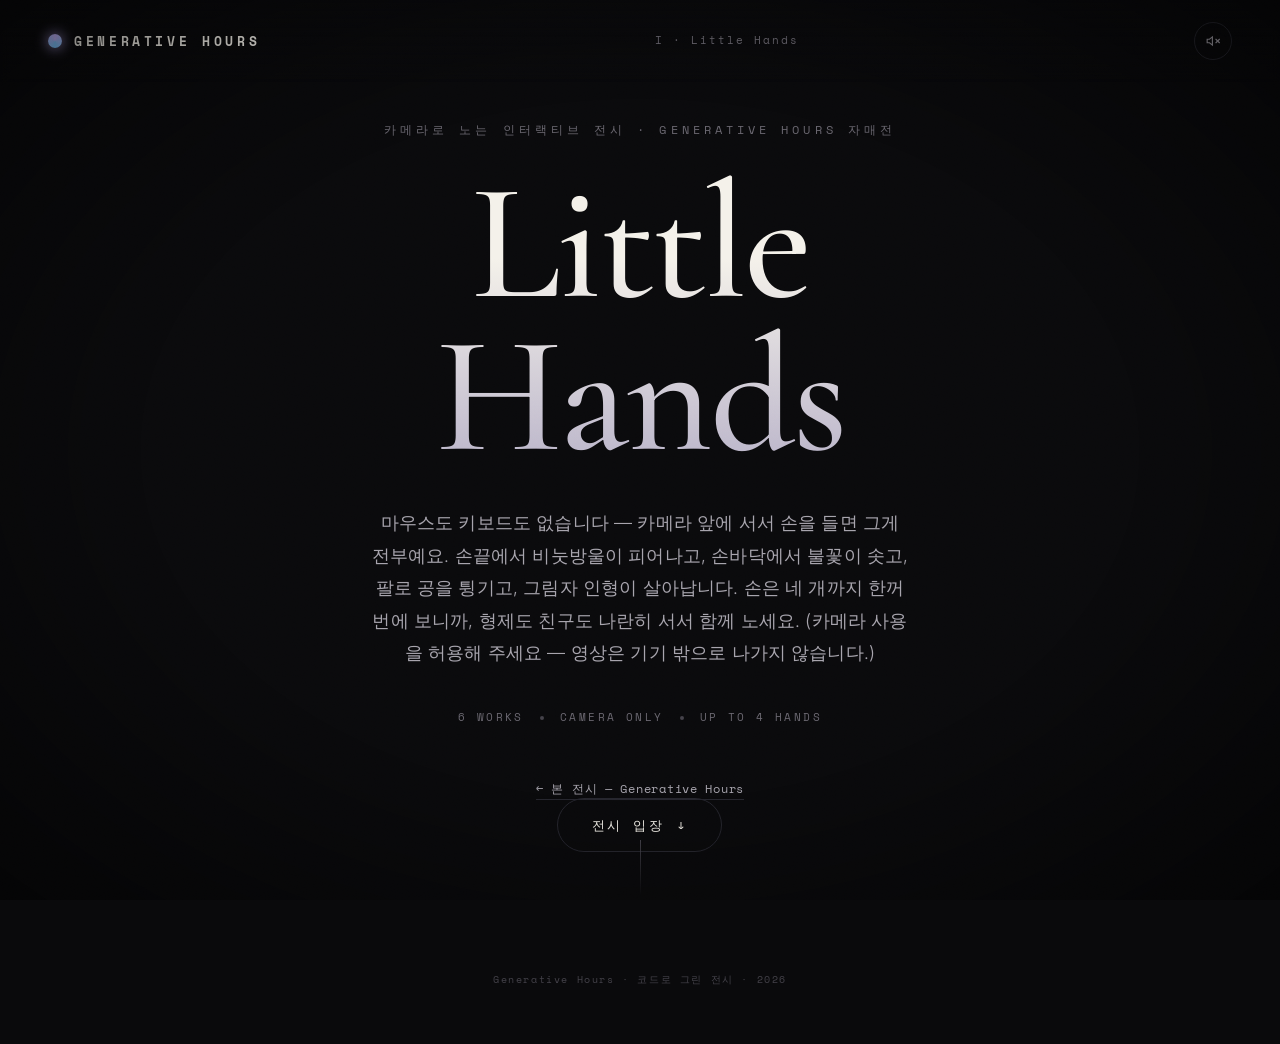
==== kids.html @ 6df8526f "Third exhibition 'Little Hands' (kids, camera-only): 6 works incl. 4-hand bubbles w/ fist gesture, p" ====
<!DOCTYPE html>
<html lang="ko" data-catalog="./data-kids.js">
<head>
  <meta charset="UTF-8" />
  <meta name="viewport" content="width=device-width, initial-scale=1.0, viewport-fit=cover" />
  <meta name="description" content="Little Hands — 카메라 앞에서 손과 몸으로 노는 아이들의 인터랙티브 전시." />
  <title>Little Hands · 아이들의 카메라 놀이터</title>
  <link rel="preconnect" href="https://fonts.googleapis.com" />
  <link rel="preconnect" href="https://fonts.gstatic.com" crossorigin />
  <link href="https://fonts.googleapis.com/css2?family=Cormorant+Garamond:ital,wght@0,400;0,500;0,600;1,400&family=Inter:wght@300;400;500;600&family=Space+Mono:wght@400;700&display=swap" rel="stylesheet" />
  <link rel="stylesheet" href="./css/style.css" />
  <!-- three.js (XI관 — 시간을 세는 법). 빌드 없는 사이트라 bare specifier를
       해결할 import map이 필요. addon들이 `from 'three'`를 쓰므로 필수.
       카메라관의 MediaPipe와 같은 zero-build CDN-ESM 경로. -->
  <script type="importmap">
  {
    "imports": {
      "three": "https://cdn.jsdelivr.net/npm/three@0.161.0/build/three.module.js",
      "three/addons/": "https://cdn.jsdelivr.net/npm/three@0.161.0/examples/jsm/"
    }
  }
  </script>
</head>
<body data-view="atrium">
  <!-- ===== Grain / vignette overlay (whole-page atmosphere) ================= -->
  <div class="grain" aria-hidden="true"></div>
  <div class="vignette" aria-hidden="true"></div>

  <!-- ===== Top bar ========================================================= -->
  <header class="topbar">
    <button class="brand" data-action="home" aria-label="아트리움으로">
      <span class="brand__mark" aria-hidden="true"></span>
      <span class="brand__text">GENERATIVE&nbsp;HOURS</span>
    </button>
    <nav class="topnav" aria-label="전시관">
      <!-- wing links injected by JS -->
    </nav>
    <button class="sound-toggle" data-action="sound" aria-pressed="false" aria-label="사운드 토글">
      <span class="sound-toggle__icon" aria-hidden="true"></span>
    </button>
  </header>

  <!-- ===== ATRIUM (landing) ================================================ -->
  <main class="atrium" id="atrium">
    <section class="hero">
      <p class="hero__eyebrow">카메라로 노는 인터랙티브 전시 · GENERATIVE HOURS 자매전</p>
      <h1 class="hero__title">Little<br />Hands</h1>
      <p class="hero__lead">
        마우스도 키보드도 없습니다 — 카메라 앞에 서서 손을 들면 그게 전부예요.
        손끝에서 비눗방울이 피어나고, 손바닥에서 불꽃이 솟고, 팔로 공을 튕기고,
        그림자 인형이 살아납니다. 손은 네 개까지 한꺼번에 보니까, 형제도 친구도
        나란히 서서 함께 노세요. (카메라 사용을 허용해 주세요 — 영상은 기기 밖으로
        나가지 않습니다.)
      </p>
      <div class="hero__meta">
        <span>6 WORKS</span><i></i><span>CAMERA ONLY</span><i></i><span>UP TO 4 HANDS</span>
      </div>
      <p class="hero__sister"><a href="index.html">← 본 전시 — Generative Hours</a></p>
      <button class="hero__enter" data-action="enter">전시 입장 <span aria-hidden="true">↓</span></button>
    </section>
    <div class="hero__scrollhint" aria-hidden="true"></div>
  </main>

  <!-- ===== GALLERY (work grid) ============================================= -->
  <section class="gallery" id="gallery" aria-label="작품 목록">
    <!-- wings + work cards injected by JS -->
  </section>

  <!-- ===== EXHIBIT ROOM (single work, fullscreen) ========================= -->
  <section class="room" id="room" aria-hidden="true" aria-label="전시실">
    <canvas class="room__canvas" id="stage"></canvas>

    <!-- loading shimmer -->
    <div class="room__loader" id="loader" aria-hidden="true"><span></span><span></span><span></span></div>

    <!-- placard / wall text -->
    <aside class="placard" id="placard">
      <button class="placard__collapse" data-action="placard-toggle" aria-label="작품 설명 접기 / 펴기">
        <span aria-hidden="true"></span>
      </button>
      <div class="placard__scroll">
      <p class="placard__no"></p>
      <h2 class="placard__title"></h2>
      <p class="placard__ko"></p>
      <p class="placard__medium"></p>
      <div class="placard__rule"></div>
      <p class="placard__note"></p>

      <button class="placard__more" data-action="details-toggle" aria-expanded="false" aria-controls="details">
        <span class="placard__more-label">기술 노트 자세히 보기</span>
        <span class="placard__more-icon" aria-hidden="true"></span>
      </button>
      <div class="details" id="details" hidden>
        <div class="details__block">
          <p class="details__label">기법 · TECHNIQUE</p>
          <p class="details__text" data-detail="tech"></p>
        </div>
        <div class="details__block">
          <p class="details__label">개념 · CONCEPT</p>
          <p class="details__text" data-detail="idea"></p>
        </div>
        <div class="details__block">
          <p class="details__label">체험 · TRY THIS</p>
          <p class="details__text" data-detail="play"></p>
        </div>
      </div>

      <div class="placard__controls" id="controls"><!-- per-piece controls --></div>
      </div>
    </aside>

    <!-- bottom action bar -->
    <div class="actionbar">
      <button class="actionbar__btn" data-action="prev" aria-label="이전 작품">‹</button>
      <div class="actionbar__center">
        <p class="actionbar__hint" id="hint"></p>
      </div>
      <button class="actionbar__btn" data-action="next" aria-label="다음 작품">›</button>
    </div>

    <button class="room__exit" data-action="exit" aria-label="전시실 나가기 (Esc)">✕ 나가기</button>
  </section>

  <!-- ===== Footer credit ================================================== -->
  <footer class="credit" id="credit">
    <p>Generative Hours · 코드로 그린 전시 · <span id="year"></span></p>
  </footer>

  <script type="module" src="./js/main.js"></script>
</body>
</html>
---- css/style.css ----
/* ============================================================================
   Generative Hours — Exhibition shell
   Aesthetic: dark contemporary museum. Deep wall, serif display titles,
   restrained sans UI, neon accents per wing, generous negative space.
   ========================================================================== */

:root {
  /* surfaces */
  --wall:        #0a0a0c;   /* exhibition wall */
  --wall-2:      #111114;   /* raised panels */
  --wall-3:      #17171c;   /* cards */
  --line:        #26262e;   /* hairlines */
  --line-soft:   #1c1c22;

  /* ink */
  --ink:         #f4f1ea;   /* warm white, like gallery label paper */
  --ink-dim:     #a7a4ad;
  --ink-faint:   #6a6770;
  --ink-ghost:   #44424a;

  /* accent (overridden per wing) */
  --accent:      #c8b6ff;
  --accent-2:    #7cc6ff;

  --serif: "Cormorant Garamond", Georgia, serif;
  --sans:  "Inter", system-ui, -apple-system, sans-serif;
  --mono:  "Space Mono", ui-monospace, monospace;

  --maxw: 1240px;
  --ease: cubic-bezier(0.22, 1, 0.36, 1);
  --ease-soft: cubic-bezier(0.4, 0, 0.2, 1);
}

* { box-sizing: border-box; margin: 0; padding: 0; }

html { scroll-behavior: smooth; -webkit-text-size-adjust: 100%; }

body {
  font-family: var(--sans);
  background: var(--wall);
  color: var(--ink);
  min-height: 100vh;
  overflow-x: hidden;
  line-height: 1.6;
  font-weight: 300;
  letter-spacing: 0.01em;
  -webkit-font-smoothing: antialiased;
  text-rendering: optimizeLegibility;
}

::selection { background: var(--accent); color: #0a0a0c; }

button { font-family: inherit; color: inherit; cursor: pointer; background: none; border: none; }

/* ---- Atmosphere overlays --------------------------------------------------*/
.grain {
  position: fixed; inset: 0; z-index: 9000; pointer-events: none;
  opacity: 0.04; mix-blend-mode: overlay;
  background-image: url("data:image/svg+xml,%3Csvg xmlns='http://www.w3.org/2000/svg' width='160' height='160'%3E%3Cfilter id='n'%3E%3CfeTurbulence type='fractalNoise' baseFrequency='0.9' numOctaves='2' stitchTiles='stitch'/%3E%3C/filter%3E%3Crect width='100%25' height='100%25' filter='url(%23n)'/%3E%3C/svg%3E");
}
.vignette {
  position: fixed; inset: 0; z-index: 8999; pointer-events: none;
  background: radial-gradient(ellipse at center, transparent 55%, rgba(0,0,0,0.55) 100%);
}

/* ---- Top bar --------------------------------------------------------------*/
.topbar {
  position: fixed; top: 0; left: 0; right: 0; z-index: 200;
  display: flex; align-items: center; justify-content: space-between;
  padding: 22px clamp(20px, 4vw, 48px);
  background: linear-gradient(to bottom, rgba(10,10,12,0.92), rgba(10,10,12,0));
  backdrop-filter: blur(4px);
  transition: background 0.4s var(--ease);
}
.brand { display: flex; align-items: center; gap: 12px; }
.brand__mark {
  width: 14px; height: 14px; border-radius: 50%;
  background: conic-gradient(from 0deg, var(--accent), var(--accent-2), var(--accent));
  box-shadow: 0 0 14px var(--accent);
  animation: spin 14s linear infinite;
}
@keyframes spin { to { transform: rotate(360deg); } }
.brand__text {
  font-family: var(--mono); font-size: 13px; letter-spacing: 0.28em;
  color: var(--ink); font-weight: 700;
}
.topnav { display: flex; gap: 4px; }
.topnav a {
  font-family: var(--mono); font-size: 11px; letter-spacing: 0.18em;
  color: var(--ink-faint); text-decoration: none; padding: 6px 12px;
  border-radius: 20px; transition: color 0.3s, background 0.3s;
}
.topnav a:hover { color: var(--ink); background: var(--wall-3); }
.sound-toggle {
  width: 38px; height: 38px; border-radius: 50%; border: 1px solid var(--line);
  display: grid; place-items: center; transition: border-color 0.3s, transform 0.3s;
}
.sound-toggle:hover { border-color: var(--accent); transform: scale(1.05); }
.sound-toggle__icon {
  width: 14px; height: 14px;
  background: var(--ink-dim);
  -webkit-mask: var(--icon-muted) center/contain no-repeat;
          mask: var(--icon-muted) center/contain no-repeat;
  --icon-muted: url("data:image/svg+xml,%3Csvg xmlns='http://www.w3.org/2000/svg' viewBox='0 0 24 24' fill='none' stroke='%23fff' stroke-width='2' stroke-linecap='round'%3E%3Cpath d='M11 5 6 9H2v6h4l5 4z'/%3E%3Cline x1='23' y1='9' x2='17' y2='15'/%3E%3Cline x1='17' y1='9' x2='23' y2='15'/%3E%3C/svg%3E");
}
.sound-toggle[aria-pressed="true"] .sound-toggle__icon {
  background: var(--accent);
  --icon-muted: url("data:image/svg+xml,%3Csvg xmlns='http://www.w3.org/2000/svg' viewBox='0 0 24 24' fill='none' stroke='%23fff' stroke-width='2' stroke-linecap='round'%3E%3Cpath d='M11 5 6 9H2v6h4l5 4z'/%3E%3Cpath d='M15.5 8.5a5 5 0 0 1 0 7'/%3E%3Cpath d='M19 5a9 9 0 0 1 0 14'/%3E%3C/svg%3E");
}

/* ===========================================================================
   ATRIUM
   ===========================================================================*/
.atrium {
  min-height: 100vh; display: grid; place-items: center;
  padding: 120px clamp(24px, 6vw, 80px) 80px;
  position: relative;
}
.hero { max-width: 760px; text-align: center; }
.hero__eyebrow {
  font-family: var(--mono); font-size: 12px; letter-spacing: 0.34em;
  color: var(--ink-faint); text-transform: uppercase; margin-bottom: 28px;
  animation: rise 1s var(--ease) both 0.1s;
}
.hero__title {
  font-family: var(--serif); font-weight: 500;
  font-size: clamp(64px, 13vw, 168px); line-height: 0.92;
  letter-spacing: -0.02em; margin-bottom: 34px;
  background: linear-gradient(180deg, var(--ink) 30%, #b9b3c9 100%);
  -webkit-background-clip: text; background-clip: text; color: transparent;
  animation: rise 1.2s var(--ease) both 0.2s;
}
.hero__lead {
  font-size: clamp(15px, 1.6vw, 18px); color: var(--ink-dim);
  max-width: 540px; margin: 0 auto 40px; line-height: 1.8; font-weight: 300;
  animation: rise 1.2s var(--ease) both 0.35s;
}
.hero__meta {
  display: flex; align-items: center; justify-content: center; gap: 16px;
  font-family: var(--mono); font-size: 11px; letter-spacing: 0.22em;
  color: var(--ink-faint); margin-bottom: 52px;
  animation: rise 1.2s var(--ease) both 0.5s;
}
.hero__meta i { width: 4px; height: 4px; border-radius: 50%; background: var(--ink-ghost); }
.hero__sister { margin-top: 26px; font-family: var(--mono); font-size: 12px; letter-spacing: 0.06em; }
.hero__sister a { color: var(--ink-dim); text-decoration: none; border-bottom: 1px solid var(--line); padding-bottom: 2px; transition: color 0.25s, border-color 0.25s; }
.hero__sister a:hover { color: var(--accent); border-color: var(--accent); }
.hero__enter {
  font-family: var(--mono); font-size: 13px; letter-spacing: 0.2em;
  color: var(--ink); border: 1px solid var(--line);
  padding: 16px 34px; border-radius: 40px;
  display: inline-flex; gap: 12px; align-items: center;
  transition: all 0.4s var(--ease);
  animation: rise 1.2s var(--ease) both 0.65s;
}
.hero__enter span { transition: transform 0.4s var(--ease); }
.hero__enter:hover {
  border-color: var(--accent); background: var(--accent);
  color: #0a0a0c; box-shadow: 0 0 40px -8px var(--accent);
}
.hero__enter:hover span { transform: translateY(4px); }
.hero__scrollhint {
  position: absolute; bottom: 36px; left: 50%; width: 1px; height: 56px;
  background: linear-gradient(var(--ink-ghost), transparent);
  animation: rise 1.2s var(--ease) both 0.9s;
}
@keyframes rise { from { opacity: 0; transform: translateY(26px); } to { opacity: 1; transform: none; } }

/* ===========================================================================
   GALLERY
   ===========================================================================*/
.gallery {
  max-width: var(--maxw); margin: 0 auto;
  padding: clamp(80px, 12vh, 160px) clamp(20px, 5vw, 56px) 120px;
}
.wing { margin-bottom: clamp(60px, 10vh, 120px); scroll-margin-top: 90px; }
.wing__head {
  display: flex; align-items: baseline; gap: 18px;
  padding-bottom: 22px; margin-bottom: 36px;
  border-bottom: 1px solid var(--line-soft);
}
.wing__index {
  font-family: var(--serif); font-style: italic; font-size: clamp(30px, 5vw, 52px);
  color: var(--accent); line-height: 1; font-weight: 500;
}
.wing__titles { display: flex; flex-direction: column; }
.wing__name {
  font-family: var(--serif); font-size: clamp(24px, 3.6vw, 38px);
  font-weight: 500; letter-spacing: 0.01em; line-height: 1.1;
}
.wing__sub {
  font-family: var(--mono); font-size: 11px; letter-spacing: 0.24em;
  color: var(--ink-faint); margin-top: 6px;
}
.wing__count {
  margin-left: auto; font-family: var(--mono); font-size: 11px;
  letter-spacing: 0.16em; color: var(--ink-ghost); align-self: center;
}

.grid {
  display: grid; gap: clamp(14px, 1.6vw, 22px);
  grid-template-columns: repeat(auto-fill, minmax(260px, 1fr));
}
.card {
  position: relative; aspect-ratio: 4 / 3; border-radius: 4px;
  background: var(--wall-3); border: 1px solid var(--line-soft);
  overflow: hidden; cursor: pointer; isolation: isolate;
  transition: transform 0.5s var(--ease), border-color 0.5s, box-shadow 0.5s;
}
.card[data-ready="false"] { cursor: default; }
.card__thumb { position: absolute; inset: 0; z-index: 0; }
.card__thumb canvas { width: 100%; height: 100%; display: block; }
.card__veil {
  position: absolute; inset: 0; z-index: 1;
  background: linear-gradient(to top, rgba(8,8,10,0.92) 0%, rgba(8,8,10,0.25) 50%, rgba(8,8,10,0.45) 100%);
  transition: opacity 0.5s var(--ease);
}
.card__body {
  position: absolute; inset: 0; z-index: 2;
  display: flex; flex-direction: column; justify-content: flex-end;
  padding: 20px;
}
.card__no {
  position: absolute; top: 16px; left: 18px;
  font-family: var(--mono); font-size: 12px; letter-spacing: 0.1em;
  color: var(--ink-dim);
}
.card__status {
  position: absolute; top: 15px; right: 16px;
  font-family: var(--mono); font-size: 9px; letter-spacing: 0.18em;
  text-transform: uppercase; padding: 3px 9px; border-radius: 20px;
  border: 1px solid var(--line); color: var(--ink-faint);
}
.card[data-ready="true"] .card__status { color: var(--accent); border-color: color-mix(in srgb, var(--accent) 40%, transparent); }
.card__title {
  font-family: var(--serif); font-size: 26px; font-weight: 500;
  line-height: 1.05; letter-spacing: 0.01em;
}
.card__ko { font-size: 12px; color: var(--ink-dim); margin-top: 4px; }
.card__medium {
  font-family: var(--mono); font-size: 10px; letter-spacing: 0.04em;
  color: var(--ink-faint); margin-top: 12px;
  max-height: 0; opacity: 0; overflow: hidden;
  transition: max-height 0.5s var(--ease), opacity 0.4s var(--ease), margin 0.4s;
}
.card:hover { transform: translateY(-6px); border-color: color-mix(in srgb, var(--accent) 50%, var(--line)); box-shadow: 0 24px 50px -28px var(--accent), 0 10px 30px -20px #000; }
.card:hover .card__veil { opacity: 0.78; }
.card:hover .card__medium { max-height: 40px; opacity: 1; margin-top: 12px; }
.card[data-ready="true"]:hover .card__thumb { animation: none; }
.card__open {
  position: absolute; bottom: 18px; right: 18px; z-index: 3;
  width: 34px; height: 34px; border-radius: 50%;
  border: 1px solid var(--ink-faint); display: grid; place-items: center;
  color: var(--ink); font-size: 15px; opacity: 0; transform: scale(0.8);
  transition: all 0.4s var(--ease); background: rgba(10,10,12,0.4);
}
.card:hover .card__open { opacity: 1; transform: scale(1); }
.card[data-ready="false"] .card__open { display: none; }

/* ===========================================================================
   EXHIBIT ROOM
   ===========================================================================*/
.room {
  position: fixed; inset: 0; z-index: 1000;
  background: #050507;
  opacity: 0; visibility: hidden; pointer-events: none;
  transition: opacity 0.6s var(--ease), visibility 0.6s;
}
body[data-view="room"] .room { opacity: 1; visibility: visible; pointer-events: auto; }
body[data-view="room"] { overflow: hidden; }
body[data-view="room"] .topbar { background: transparent; }

.room__canvas { position: absolute; inset: 0; width: 100%; height: 100%; display: block; touch-action: none; }

.room__loader {
  position: absolute; top: 50%; left: 50%; transform: translate(-50%, -50%);
  display: flex; gap: 8px; z-index: 5; opacity: 0; transition: opacity 0.3s;
}
.room__loader[aria-hidden="false"] { opacity: 1; }
.room__loader span {
  width: 8px; height: 8px; border-radius: 50%; background: var(--accent);
  animation: pulse 1.2s var(--ease-soft) infinite;
}
.room__loader span:nth-child(2) { animation-delay: 0.15s; }
.room__loader span:nth-child(3) { animation-delay: 0.3s; }
@keyframes pulse { 0%, 100% { opacity: 0.2; transform: scale(0.7); } 50% { opacity: 1; transform: scale(1); } }

/* ---- Placard --------------------------------------------------------------*/
.placard {
  --placard-left: clamp(20px, 4vw, 52px);
  position: absolute; top: 50%; left: var(--placard-left);
  transform: translateY(-50%);
  width: min(360px, 80vw); z-index: 10;
  background: rgba(12,12,15,0.66);
  backdrop-filter: blur(18px) saturate(1.2);
  border: 1px solid var(--line); border-radius: 6px;
  padding: 30px 28px; transition: transform 0.6s var(--ease), opacity 0.6s;
  max-height: 78vh;
}
/* scrolling lives on an inner wrapper so the collapse tab (outside the box)
   is never clipped — it stays visible in BOTH open and collapsed states */
.placard__scroll {
  max-height: calc(78vh - 60px); overflow-y: auto; scrollbar-width: thin;
  margin-right: -10px; padding-right: 10px;
}
/* collapse leaves the little tab (right: -38px, 30px wide) on-screen so it can
   be clicked to re-open — slide just far enough that the tab's left edge sits at
   the viewport edge, not the whole panel + extra (which pushed the tab off too). */
/* collapsed: panel's right edge lands exactly at x=0 — the panel is fully
   off-screen and ONLY the 34px arrow tab remains visible at the edge */
.placard.is-collapsed { transform: translateY(-50%) translateX(calc(-100% - var(--placard-left))); }
.placard__collapse {
  position: absolute; top: 50%; right: -34px; transform: translateY(-50%);
  width: 34px; height: 76px; border-radius: 0 8px 8px 0;
  background: rgba(12,12,15,0.78); border: 1px solid var(--line); border-left: none;
  backdrop-filter: blur(18px); display: grid; place-items: center;
  cursor: pointer; transition: background 0.25s, border-color 0.25s;
}
.placard__collapse:hover { background: rgba(24,24,30,0.9); border-color: var(--accent); }
.placard__collapse:hover span { border-color: var(--accent); }
.placard__collapse span {
  width: 7px; height: 7px; border-right: 1.5px solid var(--ink-dim);
  border-bottom: 1.5px solid var(--ink-dim); transform: rotate(135deg);
  transition: transform 0.4s var(--ease); margin-left: -3px;
}
.placard.is-collapsed .placard__collapse span { transform: rotate(-45deg); margin-left: 3px; }
.placard__no { font-family: var(--mono); font-size: 12px; letter-spacing: 0.2em; color: var(--accent); }
.placard__title { font-family: var(--serif); font-size: 38px; font-weight: 500; line-height: 1.05; margin-top: 10px; }
.placard__ko { font-size: 13px; color: var(--ink-dim); margin-top: 4px; }
.placard__medium { font-family: var(--mono); font-size: 10.5px; letter-spacing: 0.03em; color: var(--ink-faint); margin-top: 16px; line-height: 1.6; }
.placard__rule { height: 1px; background: var(--line); margin: 20px 0; }
.placard__note { font-size: 14px; line-height: 1.85; color: var(--ink-dim); font-weight: 300; }

/* ---- "자세히 보기" toggle + detail panel ----------------------------------*/
.placard__more {
  margin-top: 20px; width: 100%;
  display: flex; align-items: center; justify-content: space-between;
  font-family: var(--mono); font-size: 11px; letter-spacing: 0.14em;
  color: var(--ink-dim); padding: 12px 14px; border-radius: 6px;
  border: 1px solid var(--line); transition: all 0.3s var(--ease);
}
.placard__more:hover { border-color: var(--accent); color: var(--accent); background: color-mix(in srgb, var(--accent) 8%, transparent); }
.placard__more-icon {
  width: 9px; height: 9px; border-right: 1.5px solid currentColor;
  border-bottom: 1.5px solid currentColor; transform: rotate(45deg) translate(-1px, -1px);
  transition: transform 0.4s var(--ease); flex-shrink: 0;
}
.placard__more[aria-expanded="true"] .placard__more-icon { transform: rotate(-135deg) translate(-1px, -1px); }

.details {
  overflow: hidden;
  display: flex; flex-direction: column; gap: 18px;
  /* animated reveal */
  animation: detailsIn 0.5s var(--ease);
  margin-top: 18px; padding: 18px; border-radius: 6px;
  background: rgba(0,0,0,0.28); border: 1px solid var(--line-soft);
}
.details[hidden] { display: none; }
@keyframes detailsIn { from { opacity: 0; transform: translateY(-8px); } to { opacity: 1; transform: none; } }
.details__block { display: flex; flex-direction: column; gap: 7px; }
.details__label {
  font-family: var(--mono); font-size: 9.5px; letter-spacing: 0.2em;
  color: var(--accent); text-transform: uppercase;
}
.details__text { font-size: 13px; line-height: 1.8; color: var(--ink-dim); font-weight: 300; }

/* ---- Per-piece controls ---------------------------------------------------*/
.placard__controls { margin-top: 22px; display: flex; flex-direction: column; gap: 18px; }
.placard__controls:empty { display: none; }
.ctrl { display: flex; flex-direction: column; gap: 8px; }
.ctrl__label {
  display: flex; justify-content: space-between; align-items: baseline;
  font-family: var(--mono); font-size: 10px; letter-spacing: 0.16em;
  text-transform: uppercase; color: var(--ink-faint);
}
.ctrl__val { color: var(--accent); }
.ctrl input[type="range"] {
  -webkit-appearance: none; appearance: none; width: 100%; height: 2px;
  background: var(--line); border-radius: 2px; outline: none;
}
.ctrl input[type="range"]::-webkit-slider-thumb {
  -webkit-appearance: none; width: 14px; height: 14px; border-radius: 50%;
  background: var(--accent); cursor: pointer; box-shadow: 0 0 12px var(--accent);
  transition: transform 0.2s;
}
.ctrl input[type="range"]::-webkit-slider-thumb:hover { transform: scale(1.25); }
.ctrl input[type="range"]::-moz-range-thumb {
  width: 14px; height: 14px; border: none; border-radius: 50%;
  background: var(--accent); cursor: pointer; box-shadow: 0 0 12px var(--accent);
}
.ctrl__btns { display: flex; gap: 8px; flex-wrap: wrap; }
.ctrl__btn {
  font-family: var(--mono); font-size: 10px; letter-spacing: 0.12em;
  padding: 9px 14px; border: 1px solid var(--line); border-radius: 30px;
  color: var(--ink-dim); transition: all 0.3s; text-transform: uppercase;
}
.ctrl__btn:hover, .ctrl__btn.is-active { border-color: var(--accent); color: var(--accent); background: color-mix(in srgb, var(--accent) 10%, transparent); }
.ctrl__swatches { display: flex; gap: 8px; }
.ctrl__swatch { width: 26px; height: 26px; border-radius: 50%; border: 2px solid transparent; transition: transform 0.2s, border-color 0.2s; }
.ctrl__swatch:hover { transform: scale(1.15); }
.ctrl__swatch.is-active { border-color: var(--ink); }

/* ---- Action bar -----------------------------------------------------------*/
.actionbar {
  position: absolute; bottom: clamp(20px, 4vh, 40px); left: 50%;
  transform: translateX(-50%); z-index: 10;
  display: flex; align-items: center; gap: 6px;
  background: rgba(12,12,15,0.66); backdrop-filter: blur(18px);
  border: 1px solid var(--line); border-radius: 50px; padding: 8px 10px;
  max-width: calc(100vw - 40px);
}
.actionbar__btn {
  width: 42px; height: 42px; border-radius: 50%; font-size: 22px;
  color: var(--ink-dim); display: grid; place-items: center; flex-shrink: 0;
  transition: background 0.3s, color 0.3s;
}
.actionbar__btn:hover { background: var(--wall-3); color: var(--ink); }
.actionbar__center { padding: 0 14px; min-width: 0; }
.actionbar__hint {
  font-family: var(--mono); font-size: 11px; letter-spacing: 0.06em;
  color: var(--ink-dim); white-space: nowrap; overflow: hidden; text-overflow: ellipsis;
}

.room__exit {
  position: absolute; top: 84px; right: clamp(20px, 4vw, 48px); z-index: 10;
  font-family: var(--mono); font-size: 11px; letter-spacing: 0.16em;
  color: var(--ink-dim); padding: 10px 18px; border-radius: 30px;
  border: 1px solid var(--line); background: rgba(12,12,15,0.5);
  backdrop-filter: blur(8px); transition: all 0.3s;
}
.room__exit:hover { border-color: var(--accent); color: var(--accent); }

/* ---- Footer ---------------------------------------------------------------*/
.credit {
  text-align: center; padding: 40px 20px 56px;
  font-family: var(--mono); font-size: 10px; letter-spacing: 0.16em;
  color: var(--ink-ghost);
}
body[data-view="room"] .credit { display: none; }

/* ===========================================================================
   View switching
   ===========================================================================*/
body[data-view="atrium"] .gallery { display: none; }
body[data-view="gallery"] .atrium { display: none; }
body[data-view="room"] .atrium,
body[data-view="room"] .gallery { display: none; }

/* ===========================================================================
   Responsive
   ===========================================================================*/
@media (max-width: 720px) {
  .topnav { display: none; }
  .placard {
    top: auto; bottom: 96px; left: 50%; transform: translateX(-50%);
    width: calc(100vw - 28px); max-height: 46vh; padding: 22px 20px;
  }
  .placard.is-collapsed { transform: translateX(-50%) translateY(calc(100% + 110px)); }
  .placard__collapse { top: -38px; right: 50%; transform: translateX(50%); width: 56px; height: 30px; border-radius: 6px 6px 0 0; border: 1px solid var(--line); border-bottom: none; }
  .placard__collapse span { transform: rotate(-135deg); margin: 3px 0 0 0; }
  .placard.is-collapsed .placard__collapse span { transform: rotate(45deg); margin: -3px 0 0 0; }
  .placard__title { font-size: 30px; }
  .room__exit { top: auto; bottom: 96px; right: 14px; }
}

/* ---- Reduced motion -------------------------------------------------------*/
@media (prefers-reduced-motion: reduce) {
  * { animation-duration: 0.001ms !important; animation-iteration-count: 1 !important; transition-duration: 0.001ms !important; }
  .brand__mark { animation: none; }
  html { scroll-behavior: auto; }
}
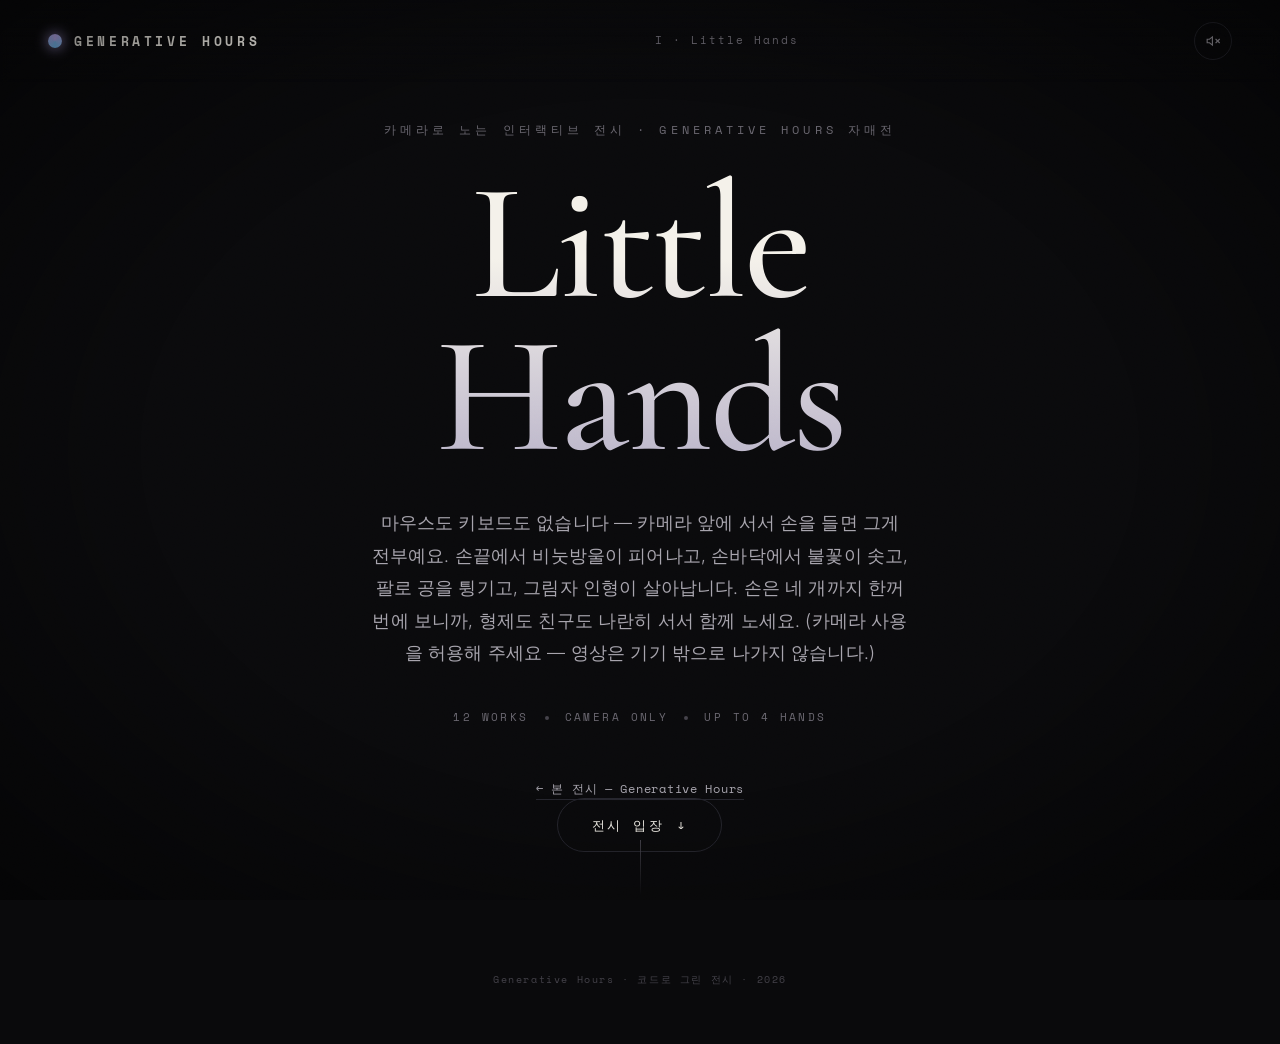
==== commit c1d3c52c: "Little Hands grows to 12: Balloon Breath, Ribbon Dance, Weather Face, Copycat, Light Garden, Baby Dr" ====
--- a/kids.html
+++ b/kids.html
@@ -53,7 +53,7 @@
         나가지 않습니다.)
       </p>
       <div class="hero__meta">
-        <span>6 WORKS</span><i></i><span>CAMERA ONLY</span><i></i><span>UP TO 4 HANDS</span>
+        <span>12 WORKS</span><i></i><span>CAMERA ONLY</span><i></i><span>UP TO 4 HANDS</span>
       </div>
       <p class="hero__sister"><a href="index.html">← 본 전시 — Generative Hours</a></p>
       <button class="hero__enter" data-action="enter">전시 입장 <span aria-hidden="true">↓</span></button>
